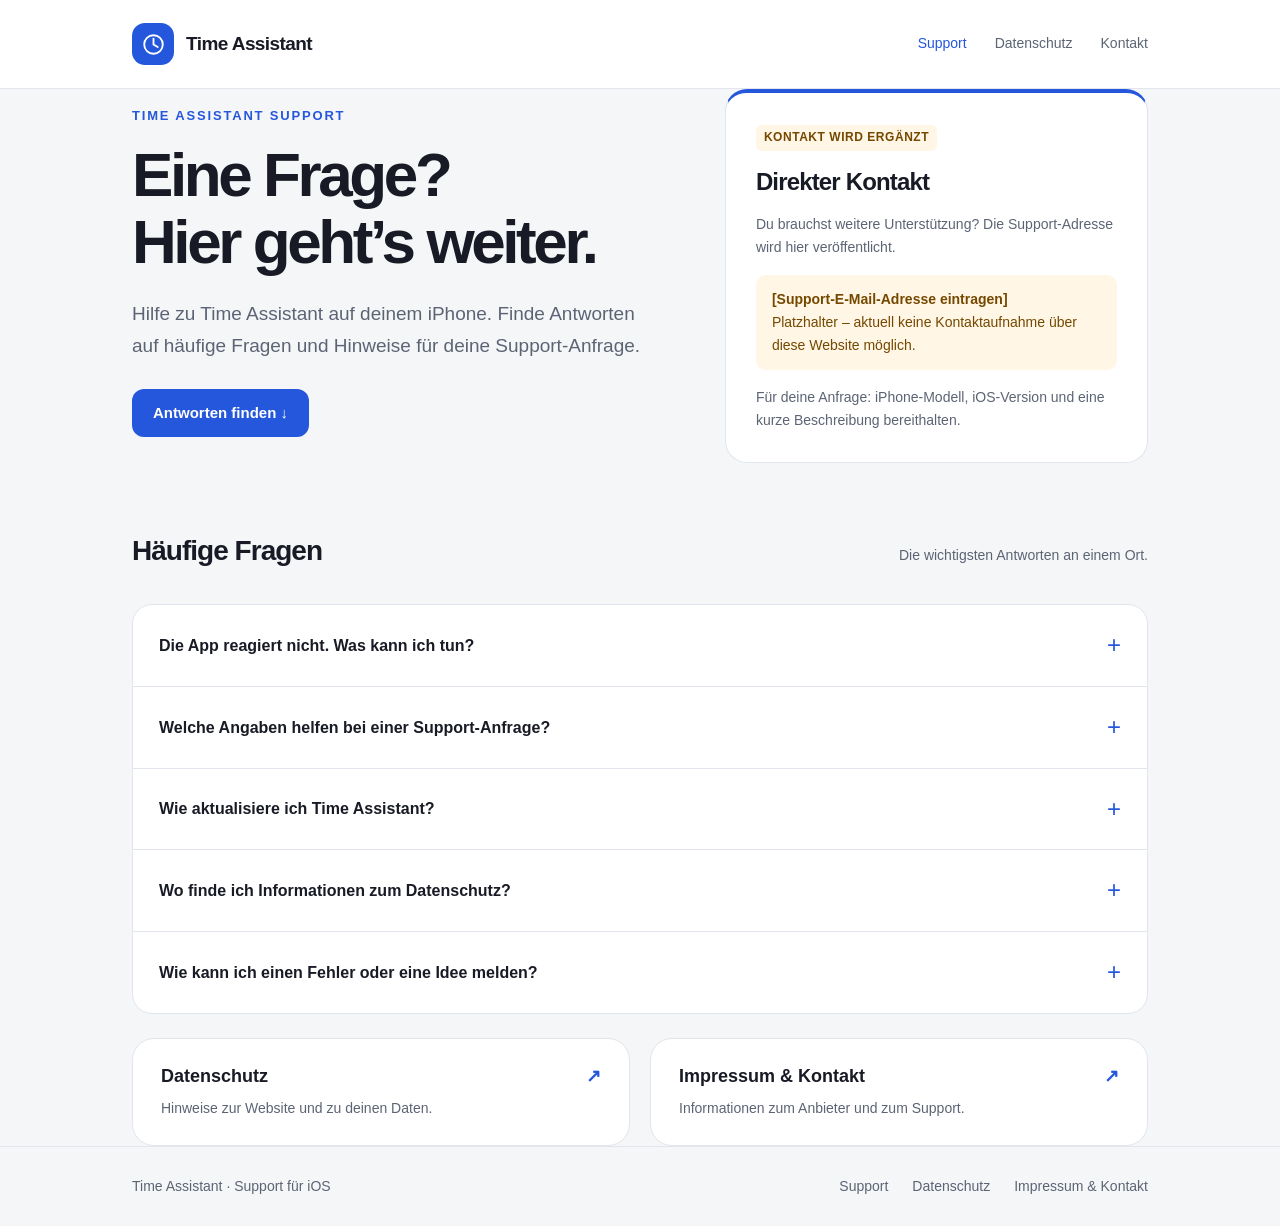
==== index.html @ ed407273 "Add responsive Time Assistant support website" ====
<!doctype html><html lang="de"><head><meta charset="utf-8"><meta name="viewport" content="width=device-width,initial-scale=1"><meta name="description" content="Hilfe und häufige Fragen zur iOS-App Time Assistant. Support, Kontakt und Datenschutzinformationen."><meta name="theme-color" content="#2557dc"><title>Support · Time Assistant</title><link rel="stylesheet" href="styles.css"><link rel="icon" href="favicon.svg" type="image/svg+xml"></head><body><a class="skip" href="#inhalt">Zum Inhalt springen</a><header><div class="wrap bar"><a class="brand" href="index.html"><span class="mark" aria-hidden="true"><svg viewBox="0 0 32 32" fill="none" stroke="currentColor" stroke-width="2.2" stroke-linecap="round"><circle cx="16" cy="16" r="11"/><path d="M16 9v7l5 3"/></svg></span>Time Assistant</a><nav aria-label="Hauptnavigation"><a href="index.html" aria-current="page">Support</a><a href="datenschutz.html">Datenschutz</a><a href="impressum.html">Kontakt</a></nav></div></header><main id="inhalt" class="wrap"><div class="intro"><section class="intro-copy"><p class="eyebrow">Time Assistant Support</p><h1>Eine Frage?<br>Hier geht’s weiter.</h1><p class="lead">Hilfe zu Time Assistant auf deinem iPhone. Finde Antworten auf häufige Fragen und Hinweise für deine Support-Anfrage.</p><a class="button" href="#faq">Antworten finden <span aria-hidden="true">&nbsp;↓</span></a></section><aside class="card contact-card" id="kontakt" aria-labelledby="kontakt-titel"><span class="badge">KONTAKT WIRD ERGÄNZT</span><h2 id="kontakt-titel">Direkter Kontakt</h2><p class="small">Du brauchst weitere Unterstützung? Die Support-Adresse wird hier veröffentlicht.</p><p class="placeholder"><strong>[Support-E-Mail-Adresse eintragen]</strong>Platzhalter – aktuell keine Kontaktaufnahme über diese Website möglich.</p><p class="small">Für deine Anfrage: iPhone-Modell, iOS-Version und eine kurze Beschreibung bereithalten.</p></aside></div><section class="section" id="faq" aria-labelledby="faq-titel"><div class="section-head"><h2 id="faq-titel">Häufige Fragen</h2><p>Die wichtigsten Antworten an einem Ort.</p></div><div class="faq"><details><summary>Die App reagiert nicht. Was kann ich tun?</summary><p>Schließe Time Assistant und öffne die App erneut. Prüfe anschließend im App Store, ob ein Update verfügbar ist. Falls das Problem bleibt, starte dein iPhone neu. Lösche die App nicht vorschnell: Dabei können lokal gespeicherte Daten verloren gehen.</p></details><details><summary>Welche Angaben helfen bei einer Support-Anfrage?</summary><p>Nenne dein iPhone-Modell, die iOS-Version und möglichst die App-Version. Beschreibe kurz, was du tun wolltest, was stattdessen passiert ist und wie sich das Problem wiederholen lässt. Ein Screenshot kann helfen; verdecke bitte persönliche Informationen.</p></details><details><summary>Wie aktualisiere ich Time Assistant?</summary><p>Öffne den App Store und suche nach Time Assistant. Wenn eine neue Version für dein Gerät verfügbar ist, kannst du sie über „Aktualisieren“ installieren.</p></details><details><summary>Wo finde ich Informationen zum Datenschutz?</summary><p>Auf der Datenschutz-Seite findest du Hinweise zu dieser Website und den Stand der Datenschutzinformationen zur App. App-spezifische Angaben werden dort ausdrücklich als noch zu ergänzen gekennzeichnet, solange sie nicht bestätigt sind.</p></details><details><summary>Wie kann ich einen Fehler oder eine Idee melden?</summary><p>Nutze den Support-Kontakt auf dieser Seite, sobald die E-Mail-Adresse ergänzt wurde. Beschreibe bei einem Fehler auch das erwartete Verhalten. Für einen Verbesserungsvorschlag reicht eine kurze Erklärung, wobei dir die Funktion helfen würde.</p></details></div></section><div class="links"><a class="card link-card" href="datenschutz.html"><h3>Datenschutz <span class="arrow" aria-hidden="true">↗</span></h3><p>Hinweise zur Website und zu deinen Daten.</p></a><a class="card link-card" href="impressum.html"><h3>Impressum &amp; Kontakt <span class="arrow" aria-hidden="true">↗</span></h3><p>Informationen zum Anbieter und zum Support.</p></a></div></main><footer><div class="wrap footer-row"><p>Time Assistant <span aria-hidden="true">·</span> Support für iOS</p><div class="footer-links"><a href="index.html">Support</a><a href="datenschutz.html">Datenschutz</a><a href="impressum.html">Impressum &amp; Kontakt</a></div></div></footer></body></html>
---- styles.css ----
:root{color-scheme:light dark;--bg:#f5f6f8;--surface:#fff;--ink:#181b25;--muted:#5c6474;--line:#e2e5eb;--accent:#2557dc;--tint:#edf2ff;--notice:#fff6e5;--notice-ink:#754800}*{box-sizing:border-box}html{scroll-behavior:smooth;scroll-padding-top:6rem}body{margin:0;font-family:-apple-system,BlinkMacSystemFont,"Segoe UI",sans-serif;font-size:16px;line-height:1.65;background:var(--bg);color:var(--ink);-webkit-font-smoothing:antialiased}a{color:var(--accent);text-underline-offset:.22em}a:hover{text-decoration:underline}a:focus-visible,summary:focus-visible{outline:3px solid var(--accent);outline-offset:5px;border-radius:5px}.skip{position:absolute;left:1rem;top:-5rem;padding:.7rem;background:var(--surface);z-index:3}.skip:focus{top:1rem}.wrap{max-width:1080px;margin:auto;padding:0 32px}header{background:var(--surface);border-bottom:1px solid var(--line)}.bar{display:flex;align-items:center;justify-content:space-between;gap:24px;min-height:88px}.brand{display:flex;align-items:center;gap:12px;color:var(--ink);font-weight:650;text-decoration:none;letter-spacing:-.03em;font-size:19px}.mark{display:grid;place-items:center;width:42px;height:42px;background:var(--accent);color:white;border-radius:13px;flex-shrink:0}.mark svg{width:27px;height:27px}nav{display:flex;gap:28px}nav a{font-size:14px;color:var(--muted);text-decoration:none}nav a[aria-current=page]{color:var(--accent)}main{padding-top:68px;padding-bottom:76px}.eyebrow{color:var(--accent);font-size:13px;font-weight:700;letter-spacing:.14em;text-transform:uppercase;margin:0 0 16px}h1{font-size:clamp(38px,6vw,62px);line-height:1.08;letter-spacing:-.055em;font-weight:700;margin:0 0 22px}h2{font-size:28px;line-height:1.25;letter-spacing:-.035em;margin:0 0 16px}h3{font-size:18px;line-height:1.4;margin:0 0 8px}p{margin:0 0 16px}.lead{font-size:19px;line-height:1.65;color:var(--muted);max-width:570px}.intro{display:grid;grid-template-columns:1.25fr 1fr;gap:64px;align-items:start}.intro-copy{padding:16px 0 30px}.button{display:inline-flex;align-items:center;justify-content:center;min-height:48px;background:var(--accent);color:#fff;border-radius:12px;text-decoration:none;padding:11px 21px;font-size:15px;font-weight:600;margin-top:12px}.button:hover{filter:brightness(.92);text-decoration:none}.card{background:var(--surface);border:1px solid var(--line);border-radius:22px;padding:30px}.contact-card{border-top:4px solid var(--accent)}.small{font-size:14px;color:var(--muted)}.badge{display:inline-block;font-size:12px;letter-spacing:.045em;font-weight:700;background:var(--notice);color:var(--notice-ink);border-radius:6px;padding:3px 8px;margin-bottom:16px}.placeholder{background:var(--notice);color:var(--notice-ink);padding:13px 16px;border-radius:10px;font-size:14px;overflow-wrap:anywhere}.placeholder strong{display:block}.contact-card h2{font-size:24px}.contact-card p:last-child{margin-bottom:0}.section{margin-top:66px}.section-head{display:flex;align-items:baseline;justify-content:space-between;gap:20px;margin-bottom:20px}.section-head p{color:var(--muted);font-size:14px}.faq{border:1px solid var(--line);border-radius:20px;overflow:hidden;background:var(--surface)}details+details{border-top:1px solid var(--line)}summary{cursor:pointer;display:flex;justify-content:space-between;align-items:center;gap:20px;padding:23px 26px;list-style:none;font-weight:600;line-height:1.45}summary::-webkit-details-marker{display:none}summary::after{content:'+';font-size:24px;font-weight:400;color:var(--accent);flex-shrink:0}details[open] summary::after{content:'−'}details p{padding:0 26px 24px;margin:0;color:var(--muted);max-width:850px}.links{display:grid;grid-template-columns:1fr 1fr;gap:20px;margin-top:24px}.link-card{display:block;text-decoration:none;color:var(--ink);padding:25px 28px}.link-card:hover{border-color:var(--accent);text-decoration:none}.link-card p{font-size:14px;color:var(--muted);margin:0}.link-card h3{display:flex;justify-content:space-between}.arrow{color:var(--accent)}footer{border-top:1px solid var(--line);padding:28px 0;color:var(--muted);font-size:14px}.footer-row{display:flex;justify-content:space-between;gap:20px}.footer-row p{margin:0}.footer-links{display:flex;flex-wrap:wrap;gap:24px}.footer-links a{color:var(--muted);text-decoration:none}.document{max-width:760px}.document h1{font-size:46px}.document .card{margin-top:28px}.document h2{font-size:22px;margin-top:28px}.document h2:first-child{margin-top:0}.document ul{padding-left:22px;color:var(--muted)}.document .back{display:inline-block;margin-bottom:28px;font-size:14px}.document p{overflow-wrap:anywhere}@media(max-width:720px){.wrap{padding:0 22px}.bar{min-height:80px;gap:16px;flex-wrap:wrap;padding-top:16px;padding-bottom:16px}nav{gap:20px}.brand{font-size:18px}main{padding-top:38px;padding-bottom:48px}.intro{grid-template-columns:1fr;gap:16px}.intro-copy{padding:0}.lead{font-size:18px}.card{padding:24px}.section{margin-top:42px}.section-head{display:block}.section-head h2{margin-bottom:8px}.section-head p{margin-bottom:0}.links{grid-template-columns:1fr;gap:14px}summary{padding:20px}details p{padding:0 20px 22px}.footer-row{flex-direction:column;gap:14px}.document h1{font-size:36px}}@media(prefers-color-scheme:dark){:root{--bg:#101216;--surface:#191c23;--ink:#f1f3f9;--muted:#adb5c6;--line:#303641;--accent:#89aaff;--tint:#202b45;--notice:#302818;--notice-ink:#f2cd86}.button,.mark{background:#365fdf;color:white}}@media(prefers-reduced-motion:reduce){html{scroll-behavior:auto}}
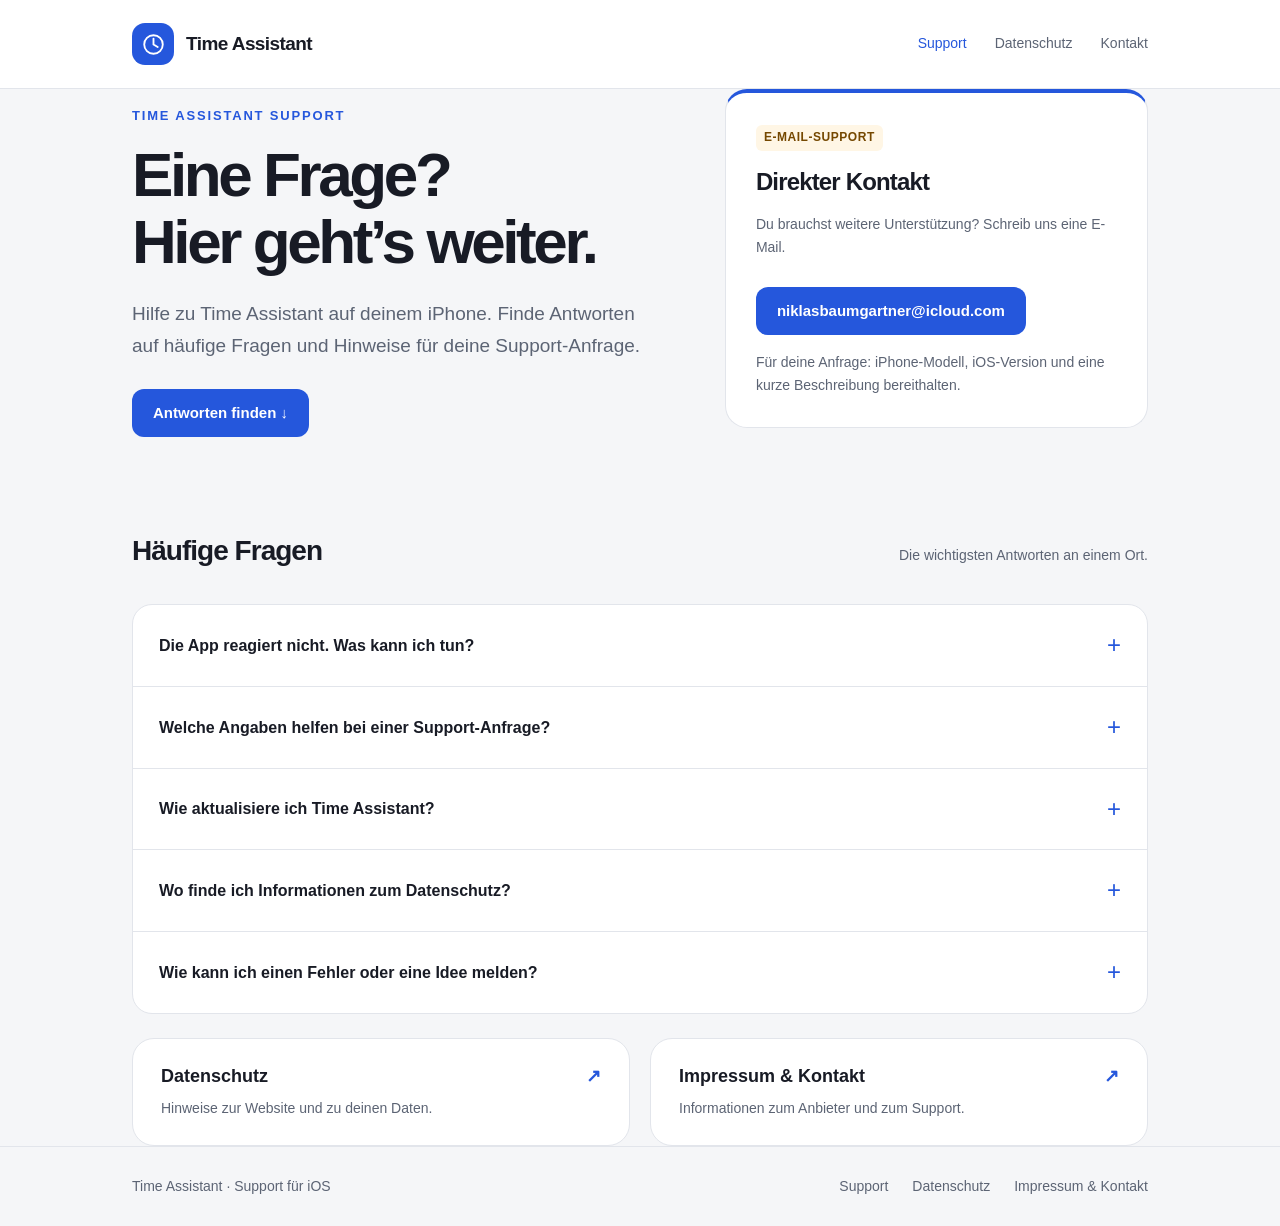
==== commit 2b35b560: "Add support email and final privacy policy" ====
--- a/index.html
+++ b/index.html
@@ -1 +1,34 @@
-<!doctype html><html lang="de"><head><meta charset="utf-8"><meta name="viewport" content="width=device-width,initial-scale=1"><meta name="description" content="Hilfe und häufige Fragen zur iOS-App Time Assistant. Support, Kontakt und Datenschutzinformationen."><meta name="theme-color" content="#2557dc"><title>Support · Time Assistant</title><link rel="stylesheet" href="styles.css"><link rel="icon" href="favicon.svg" type="image/svg+xml"></head><body><a class="skip" href="#inhalt">Zum Inhalt springen</a><header><div class="wrap bar"><a class="brand" href="index.html"><span class="mark" aria-hidden="true"><svg viewBox="0 0 32 32" fill="none" stroke="currentColor" stroke-width="2.2" stroke-linecap="round"><circle cx="16" cy="16" r="11"/><path d="M16 9v7l5 3"/></svg></span>Time Assistant</a><nav aria-label="Hauptnavigation"><a href="index.html" aria-current="page">Support</a><a href="datenschutz.html">Datenschutz</a><a href="impressum.html">Kontakt</a></nav></div></header><main id="inhalt" class="wrap"><div class="intro"><section class="intro-copy"><p class="eyebrow">Time Assistant Support</p><h1>Eine Frage?<br>Hier geht’s weiter.</h1><p class="lead">Hilfe zu Time Assistant auf deinem iPhone. Finde Antworten auf häufige Fragen und Hinweise für deine Support-Anfrage.</p><a class="button" href="#faq">Antworten finden <span aria-hidden="true">&nbsp;↓</span></a></section><aside class="card contact-card" id="kontakt" aria-labelledby="kontakt-titel"><span class="badge">KONTAKT WIRD ERGÄNZT</span><h2 id="kontakt-titel">Direkter Kontakt</h2><p class="small">Du brauchst weitere Unterstützung? Die Support-Adresse wird hier veröffentlicht.</p><p class="placeholder"><strong>[Support-E-Mail-Adresse eintragen]</strong>Platzhalter – aktuell keine Kontaktaufnahme über diese Website möglich.</p><p class="small">Für deine Anfrage: iPhone-Modell, iOS-Version und eine kurze Beschreibung bereithalten.</p></aside></div><section class="section" id="faq" aria-labelledby="faq-titel"><div class="section-head"><h2 id="faq-titel">Häufige Fragen</h2><p>Die wichtigsten Antworten an einem Ort.</p></div><div class="faq"><details><summary>Die App reagiert nicht. Was kann ich tun?</summary><p>Schließe Time Assistant und öffne die App erneut. Prüfe anschließend im App Store, ob ein Update verfügbar ist. Falls das Problem bleibt, starte dein iPhone neu. Lösche die App nicht vorschnell: Dabei können lokal gespeicherte Daten verloren gehen.</p></details><details><summary>Welche Angaben helfen bei einer Support-Anfrage?</summary><p>Nenne dein iPhone-Modell, die iOS-Version und möglichst die App-Version. Beschreibe kurz, was du tun wolltest, was stattdessen passiert ist und wie sich das Problem wiederholen lässt. Ein Screenshot kann helfen; verdecke bitte persönliche Informationen.</p></details><details><summary>Wie aktualisiere ich Time Assistant?</summary><p>Öffne den App Store und suche nach Time Assistant. Wenn eine neue Version für dein Gerät verfügbar ist, kannst du sie über „Aktualisieren“ installieren.</p></details><details><summary>Wo finde ich Informationen zum Datenschutz?</summary><p>Auf der Datenschutz-Seite findest du Hinweise zu dieser Website und den Stand der Datenschutzinformationen zur App. App-spezifische Angaben werden dort ausdrücklich als noch zu ergänzen gekennzeichnet, solange sie nicht bestätigt sind.</p></details><details><summary>Wie kann ich einen Fehler oder eine Idee melden?</summary><p>Nutze den Support-Kontakt auf dieser Seite, sobald die E-Mail-Adresse ergänzt wurde. Beschreibe bei einem Fehler auch das erwartete Verhalten. Für einen Verbesserungsvorschlag reicht eine kurze Erklärung, wobei dir die Funktion helfen würde.</p></details></div></section><div class="links"><a class="card link-card" href="datenschutz.html"><h3>Datenschutz <span class="arrow" aria-hidden="true">↗</span></h3><p>Hinweise zur Website und zu deinen Daten.</p></a><a class="card link-card" href="impressum.html"><h3>Impressum &amp; Kontakt <span class="arrow" aria-hidden="true">↗</span></h3><p>Informationen zum Anbieter und zum Support.</p></a></div></main><footer><div class="wrap footer-row"><p>Time Assistant <span aria-hidden="true">·</span> Support für iOS</p><div class="footer-links"><a href="index.html">Support</a><a href="datenschutz.html">Datenschutz</a><a href="impressum.html">Impressum &amp; Kontakt</a></div></div></footer></body></html>+<!doctype html>
+<html lang="de">
+<head>
+  <meta charset="utf-8">
+  <meta name="viewport" content="width=device-width,initial-scale=1">
+  <meta name="description" content="Hilfe und häufige Fragen zur iOS-App Time Assistant. Support, Kontakt und Datenschutzinformationen.">
+  <meta name="theme-color" content="#2557dc">
+  <title>Support · Time Assistant</title>
+  <link rel="stylesheet" href="styles.css">
+  <link rel="icon" href="favicon.svg" type="image/svg+xml">
+</head>
+<body>
+  <a class="skip" href="#inhalt">Zum Inhalt springen</a>
+  <header><div class="wrap bar"><a class="brand" href="index.html"><span class="mark" aria-hidden="true"><svg viewBox="0 0 32 32" fill="none" stroke="currentColor" stroke-width="2.2" stroke-linecap="round"><circle cx="16" cy="16" r="11"/><path d="M16 9v7l5 3"/></svg></span>Time Assistant</a><nav aria-label="Hauptnavigation"><a href="index.html" aria-current="page">Support</a><a href="datenschutz.html">Datenschutz</a><a href="impressum.html">Kontakt</a></nav></div></header>
+  <main id="inhalt" class="wrap">
+    <div class="intro">
+      <section class="intro-copy"><p class="eyebrow">Time Assistant Support</p><h1>Eine Frage?<br>Hier geht’s weiter.</h1><p class="lead">Hilfe zu Time Assistant auf deinem iPhone. Finde Antworten auf häufige Fragen und Hinweise für deine Support-Anfrage.</p><a class="button" href="#faq">Antworten finden <span aria-hidden="true">&nbsp;↓</span></a></section>
+      <aside class="card contact-card" id="kontakt" aria-labelledby="kontakt-titel"><span class="badge">E-MAIL-SUPPORT</span><h2 id="kontakt-titel">Direkter Kontakt</h2><p class="small">Du brauchst weitere Unterstützung? Schreib uns eine E-Mail.</p><p><a class="button" href="mailto:niklasbaumgartner@icloud.com">niklasbaumgartner@icloud.com</a></p><p class="small">Für deine Anfrage: iPhone-Modell, iOS-Version und eine kurze Beschreibung bereithalten.</p></aside>
+    </div>
+    <section class="section" id="faq" aria-labelledby="faq-titel">
+      <div class="section-head"><h2 id="faq-titel">Häufige Fragen</h2><p>Die wichtigsten Antworten an einem Ort.</p></div>
+      <div class="faq">
+        <details><summary>Die App reagiert nicht. Was kann ich tun?</summary><p>Schließe Time Assistant und öffne die App erneut. Prüfe anschließend im App Store, ob ein Update verfügbar ist. Falls das Problem bleibt, starte dein iPhone neu. Lösche die App nicht vorschnell: Dabei können lokal gespeicherte Daten verloren gehen.</p></details>
+        <details><summary>Welche Angaben helfen bei einer Support-Anfrage?</summary><p>Nenne dein iPhone-Modell, die iOS-Version und möglichst die App-Version. Beschreibe kurz, was du tun wolltest, was stattdessen passiert ist und wie sich das Problem wiederholen lässt. Ein Screenshot kann helfen; verdecke bitte persönliche Informationen.</p></details>
+        <details><summary>Wie aktualisiere ich Time Assistant?</summary><p>Öffne den App Store und suche nach Time Assistant. Wenn eine neue Version für dein Gerät verfügbar ist, kannst du sie über „Aktualisieren“ installieren.</p></details>
+        <details><summary>Wo finde ich Informationen zum Datenschutz?</summary><p>Auf der <a href="datenschutz.html">Datenschutz-Seite</a> erfährst du, wie Time Assistant Daten speichert und welche Daten beim Aufruf dieser Website verarbeitet werden.</p></details>
+        <details><summary>Wie kann ich einen Fehler oder eine Idee melden?</summary><p>Schreibe an <a href="mailto:niklasbaumgartner@icloud.com">niklasbaumgartner@icloud.com</a>. Beschreibe bei einem Fehler auch das erwartete Verhalten. Für einen Verbesserungsvorschlag reicht eine kurze Erklärung, wobei dir die Funktion helfen würde.</p></details>
+      </div>
+    </section>
+    <div class="links"><a class="card link-card" href="datenschutz.html"><h3>Datenschutz <span class="arrow" aria-hidden="true">↗</span></h3><p>Hinweise zur Website und zu deinen Daten.</p></a><a class="card link-card" href="impressum.html"><h3>Impressum &amp; Kontakt <span class="arrow" aria-hidden="true">↗</span></h3><p>Informationen zum Anbieter und zum Support.</p></a></div>
+  </main>
+  <footer><div class="wrap footer-row"><p>Time Assistant <span aria-hidden="true">·</span> Support für iOS</p><div class="footer-links"><a href="index.html">Support</a><a href="datenschutz.html">Datenschutz</a><a href="impressum.html">Impressum &amp; Kontakt</a></div></div></footer>
+</body>
+</html>
